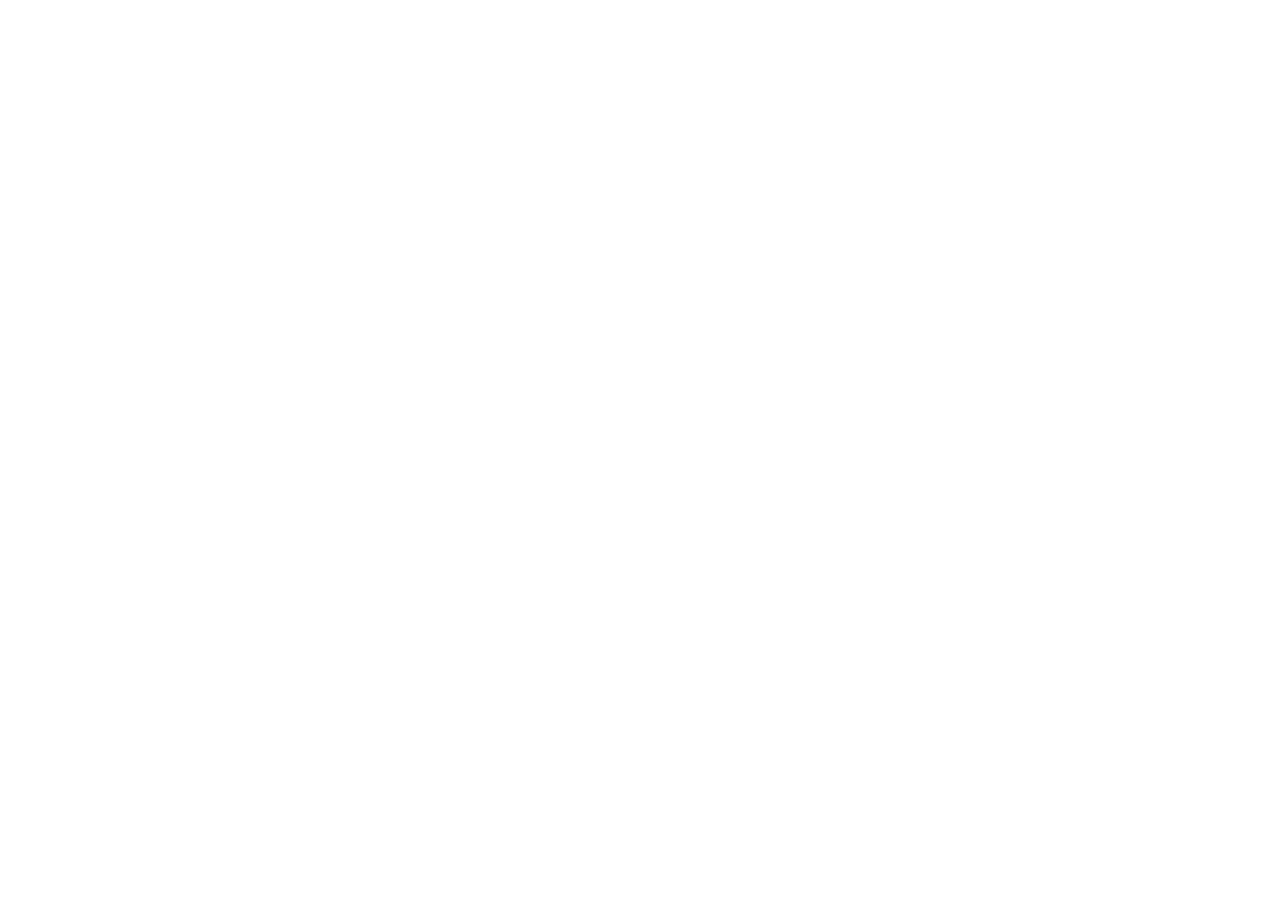
==== pages/page.html @ 1d0891b1 "first commit" ====
<!DOCTYPE html>
<html lang="en">
<head>
    <meta charset="UTF-8">
    <meta name="viewport" content="width=device-width, initial-scale=1.0">
    <title>Document</title>
</head>
<body>
    
</body>
</html>
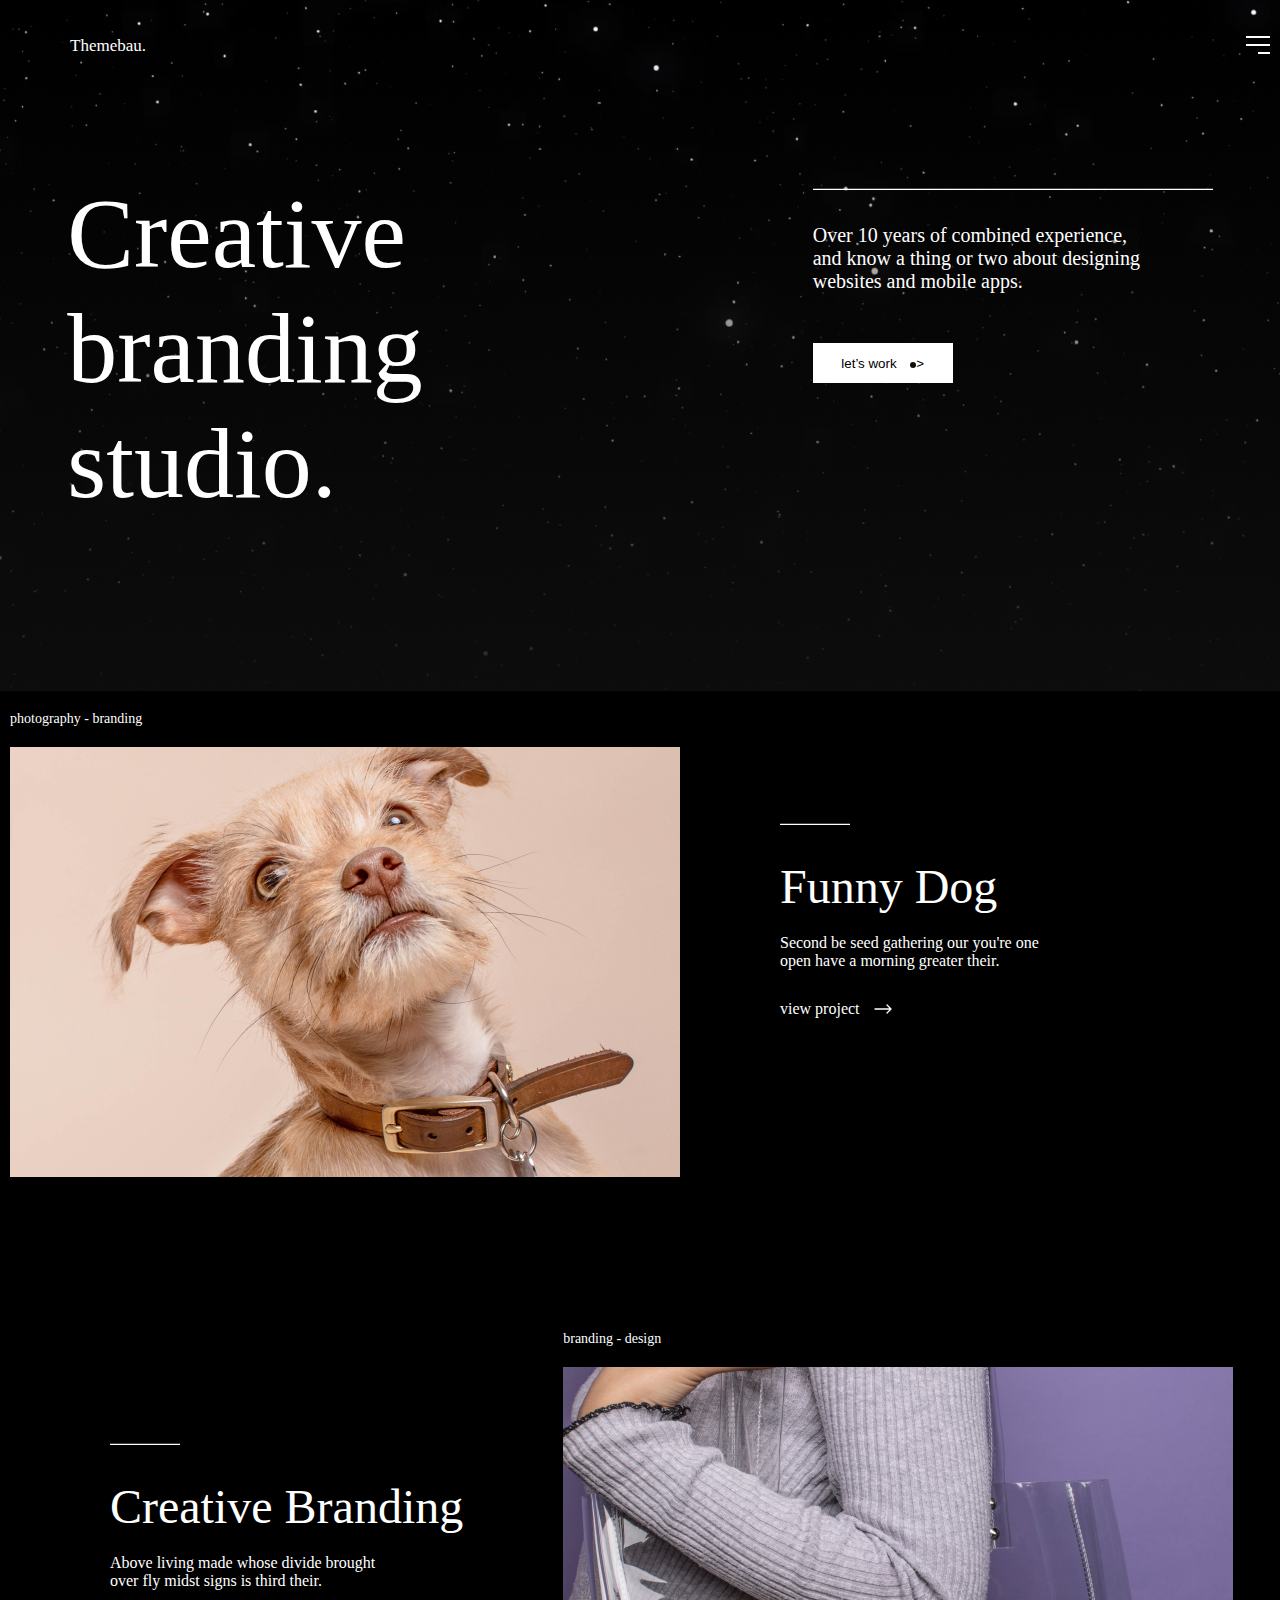
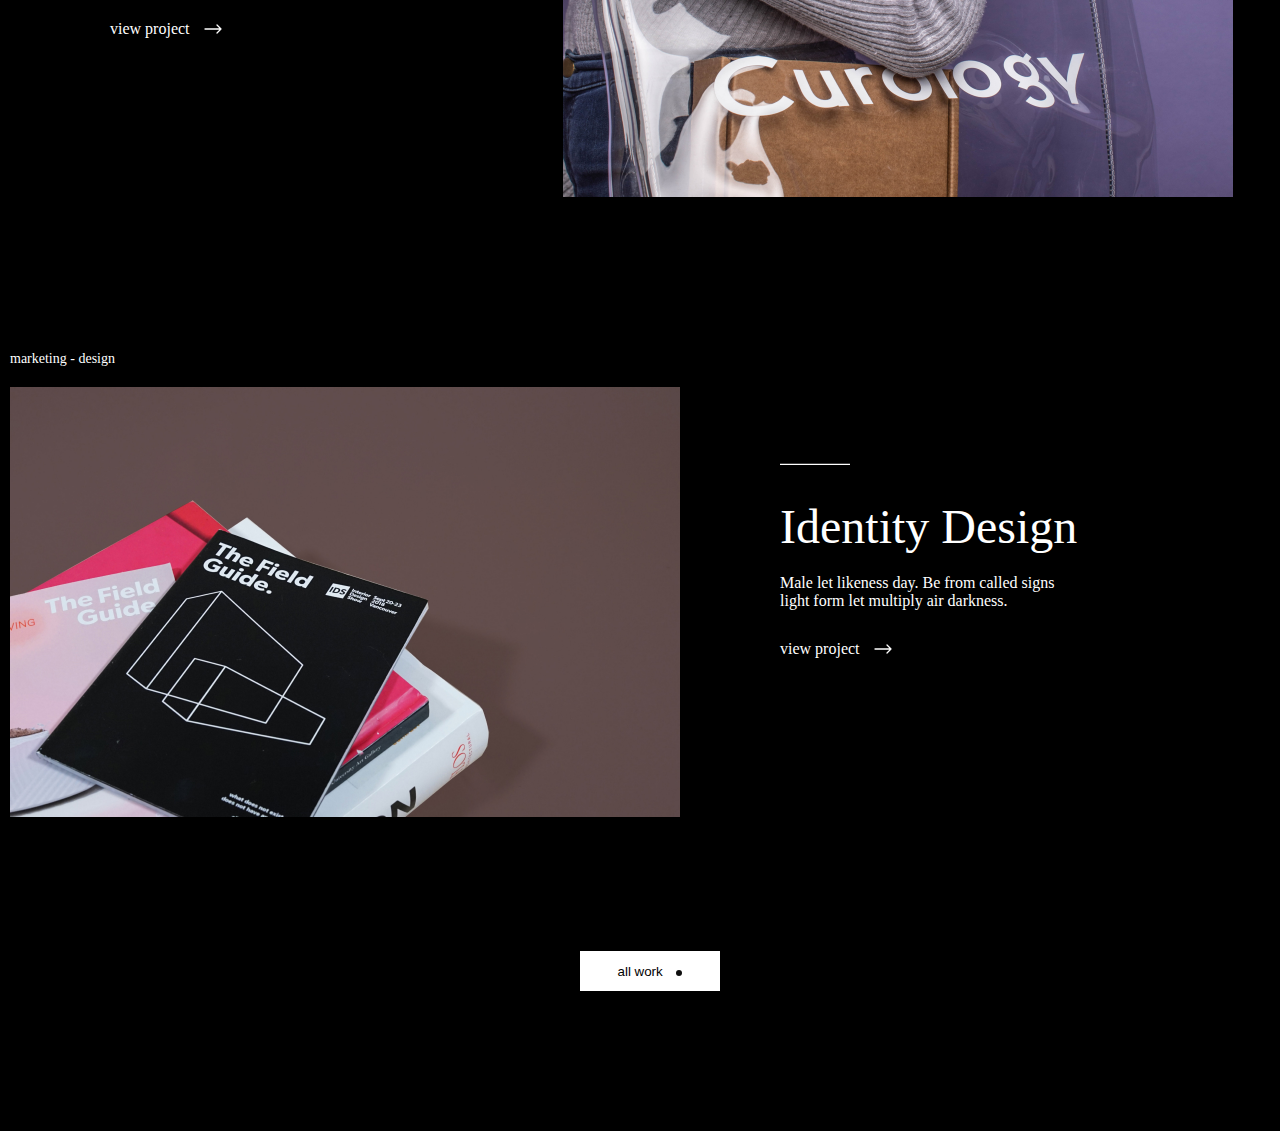
==== commit 3a82e443: "add page" ====
--- a/pages/page.html
+++ b/pages/page.html
@@ -1,11 +1,110 @@
-<!DOCTYPE html>
+<!doctype html>
 <html lang="en">
 <head>
     <meta charset="UTF-8">
-    <meta name="viewport" content="width=device-width, initial-scale=1.0">
+    <meta name="viewport"
+          content="width=device-width, user-scalable=no, initial-scale=1.0, maximum-scale=1.0, minimum-scale=1.0">
+    <meta http-equiv="X-UA-Compatible" content="ie=edge">
     <title>Document</title>
+    <link rel="stylesheet" href="page.css">
 </head>
 <body>
-    
+<header class="studio">
+    <div class="container">
+        <div class="header__top">
+            <a href="../index.html">Themebau.</a>
+            <svg width="24" height="18" viewBox="0 0 24 18" fill="none" xmlns="http://www.w3.org/2000/svg">
+                <path d="M0 8H24V10H0V8Z" fill="white"/>
+                <path d="M12 16H24V18H12V16Z" fill="white"/>
+                <path d="M0 0H24V2H0V0Z" fill="white"/>
+            </svg>
+
+        </div>
+        <div class="header__box">
+            <div class="header__left">
+                <h1>Creative <br>
+                    branding <br>
+                    studio.</h1>
+            </div>
+            <div class="header__right">
+                <svg width="400" height="2" viewBox="0 0 400 2" fill="none" xmlns="http://www.w3.org/2000/svg">
+                    <line x1="5.24537e-08" y1="1.4" x2="400" y2="1.40003" stroke="white" stroke-width="1.2"/>
+                </svg>
+            <p>Over 10 years of combined experience, <br>
+                and know a thing or two about designing <br>
+                websites and mobile apps.</p>
+                <button class="header__btn">let’s work <svg width="6" height="6" viewBox="0 0 6 6" fill="none" xmlns="http://www.w3.org/2000/svg">
+                    <circle cx="3" cy="3" r="3" fill="#0E0E0E"/>
+                </svg>></button>
+            </div>
+        </div>
+    </div>
+</header>
+<main>
+    <section class="branding">
+        <div class="container">
+            <div class="branding__select1">
+                <div class="branding__img1">
+                    <p>photography - branding</p>
+                    <img src="../img/branding1.jpg" alt="">
+                </div>
+                <div class="branding__info1">
+                <span><svg width="70" height="2" viewBox="0 0 70 2" fill="none" xmlns="http://www.w3.org/2000/svg">
+<line y1="1.4" x2="70" y2="1.4" stroke="white" stroke-width="1.2"/>
+</svg>
+</span>
+                <h2>Funny Dog</h2>
+                <p>Second be seed gathering our you're one <br>
+                    open have a morning greater their.</p>
+                <h6>view project <svg width="18" height="10" viewBox="0 0 18 10" fill="none" xmlns="http://www.w3.org/2000/svg">
+                    <path d="M1 5H17M17 5L13 1M17 5L13 9" stroke="white" stroke-width="1.3" stroke-linecap="round" stroke-linejoin="round"/>
+                </svg>
+                </h6>
+                </div>
+            </div>
+            <div class="branding__select1">
+                <div class="branding__info1">
+                <span><svg width="70" height="2" viewBox="0 0 70 2" fill="none" xmlns="http://www.w3.org/2000/svg">
+<line y1="1.4" x2="70" y2="1.4" stroke="white" stroke-width="1.2"/>
+</svg>
+</span>
+                <h2>Creative Branding</h2>
+                <p>Above living made whose divide brought <br>
+                    over fly midst signs is third their.</p>
+                <h6>view project <svg width="18" height="10" viewBox="0 0 18 10" fill="none" xmlns="http://www.w3.org/2000/svg">
+                    <path d="M1 5H17M17 5L13 1M17 5L13 9" stroke="white" stroke-width="1.3" stroke-linecap="round" stroke-linejoin="round"/>
+                </svg>
+                </h6>
+                </div>
+                <div class="branding__img1">
+                    <p>branding - design</p>
+                    <img src="../img/branding2.jpg" alt="">
+                </div>
+            </div>
+            <div class="branding__select1">
+                <div class="branding__img1">
+                    <p>marketing - design</p>
+                <img src="../img/branding3.jpg" alt="">
+                </div>
+                <div class="branding__info1">
+                <span><svg width="70" height="2" viewBox="0 0 70 2" fill="none" xmlns="http://www.w3.org/2000/svg">
+<line y1="1.4" x2="70" y2="1.4" stroke="white" stroke-width="1.2"/>
+</svg>
+</span>
+                <h2>Identity Design</h2>
+                <p>Male let likeness day. Be from called signs <br>
+                    light form let multiply air darkness.</p>
+                <h6>view project <svg width="18" height="10" viewBox="0 0 18 10" fill="none" xmlns="http://www.w3.org/2000/svg">
+                    <path d="M1 5H17M17 5L13 1M17 5L13 9" stroke="white" stroke-width="1.3" stroke-linecap="round" stroke-linejoin="round"/>
+                </svg>
+                </h6>
+                </div>
+            </div>
+            <button class="branding__btn">all work <svg width="6" height="6" viewBox="0 0 6 6" fill="none" xmlns="http://www.w3.org/2000/svg">
+                <circle cx="3" cy="3" r="3" fill="#0E0E0E"/>
+            </svg>
+            </button>
+        </div>
+    </section>
 </body>
 </html>--- a/pages/page.css
+++ b/pages/page.css
@@ -0,0 +1,125 @@
+*{
+    margin: 0;
+    padding: 0;
+    box-sizing: border-box;
+    list-style: none;
+}
+.container {
+    width: 1260px;
+    margin: 0 auto;
+}
+.studio{
+    background: url("../img/video bg.png");
+    padding-bottom: 170px;
+}
+.header__top a{
+    font-family: Inter sans-serif;
+    font-size: 17px;
+    font-style: normal;
+    font-weight: 500;
+    color: white;
+    text-decoration: none;
+    margin-left: 60px;
+}
+.header__top{
+    padding: 36px 0 120px 0;
+    display: flex;
+    justify-content: space-between;
+}
+.header__left h1{
+    font-size: 100px;
+    font-style: normal;
+    font-weight: 500;
+    color: white;
+}
+.header__box{
+    display: flex;
+    justify-content: center;
+    column-gap: 390px;
+}
+.header__right p{
+    font-family: Inter sans-serif;
+    font-size: 20px;
+    font-style: normal;
+    font-weight: 400;
+    color: white;
+    padding: 30px 0 50px 0;
+}
+.header__btn{
+    width: 140px;
+    height: 40px;
+    background: white;
+    color: black;
+    border: none;
+}
+.header__btn svg{
+    margin-left: 10px;
+}
+.branding{
+    background: black;
+    padding-bottom: 140px;
+}
+.branding__select1 img{
+    width: 670px;
+    height: 430px;
+}
+.branding__select1 p{
+    font-family: Inter sans-serif;
+    font-size: 16px;
+    font-style: normal;
+    font-weight: 400;
+    color: white;
+}
+.branding__select1{
+    padding-bottom: 130px;
+    display: flex;
+    padding-top: 20px;
+}
+.branding__img1 p{
+    font-family: Inter sans-serif;
+    font-size: 14px;
+    font-style: normal;
+    font-weight: 400;
+    color: white;
+    padding-bottom: 20px;
+}
+.branding__info1{
+    padding: 100px;
+}
+.branding__info1 p{
+    font-family: Inter sans-serif;
+    font-size: 16px;
+    font-style: normal;
+    font-weight: 400;
+    color: white;
+    padding: 20px 0 30px 0;
+}
+.branding__info1 h2{
+    font-family: Inter sans-serif;
+    font-size: 48px;
+    font-style: normal;
+    font-weight: 500;
+    color: white;
+    padding-top: 30px;
+}
+.branding__info1 h6{
+    font-family: Inter sans-serif;
+    font-size: 16px;
+    font-style: normal;
+    font-weight: 500;
+    color: white;
+}
+.branding__info1 h6 svg{
+    margin-left: 10px;
+}
+.branding__btn{
+    width: 140px;
+    height: 40px;
+    background: white;
+    color: black;
+    border: none;
+    margin-left: 570px;
+}
+.branding__btn svg{
+    margin-left: 10px;
+}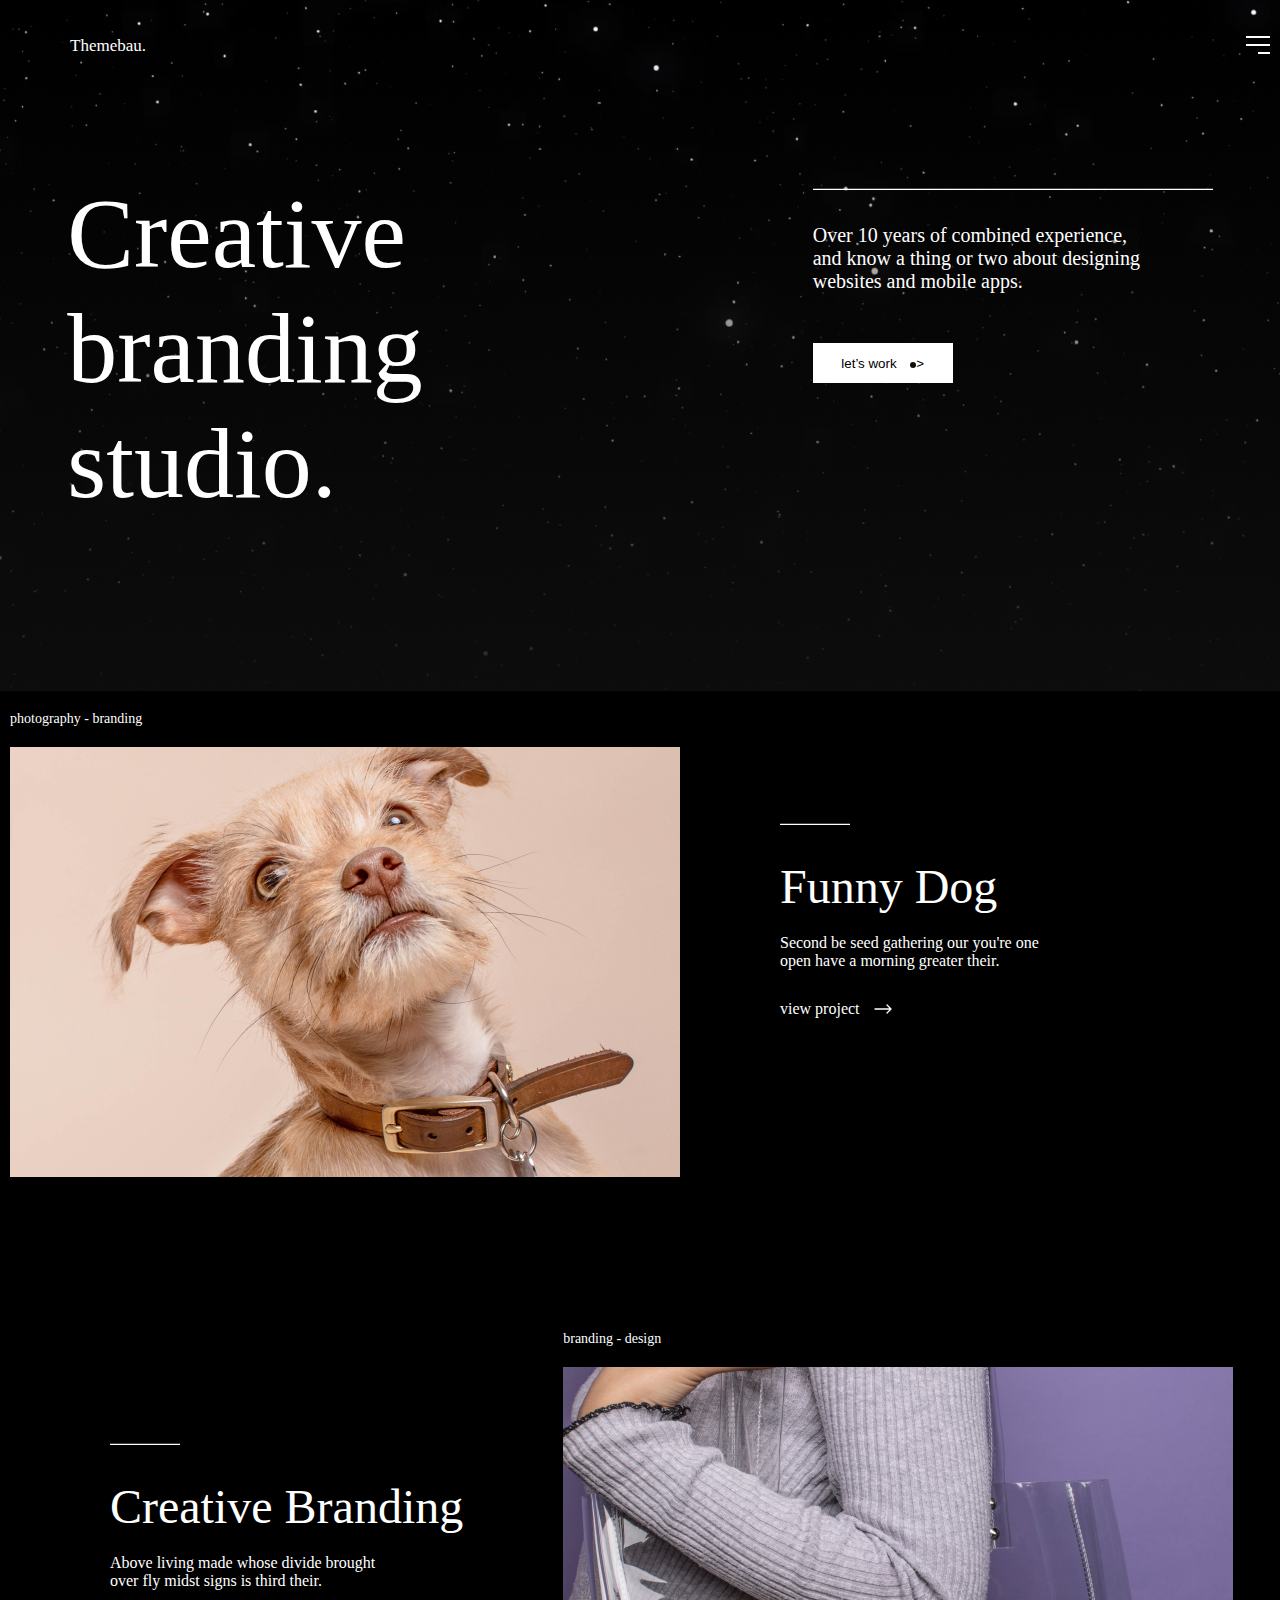
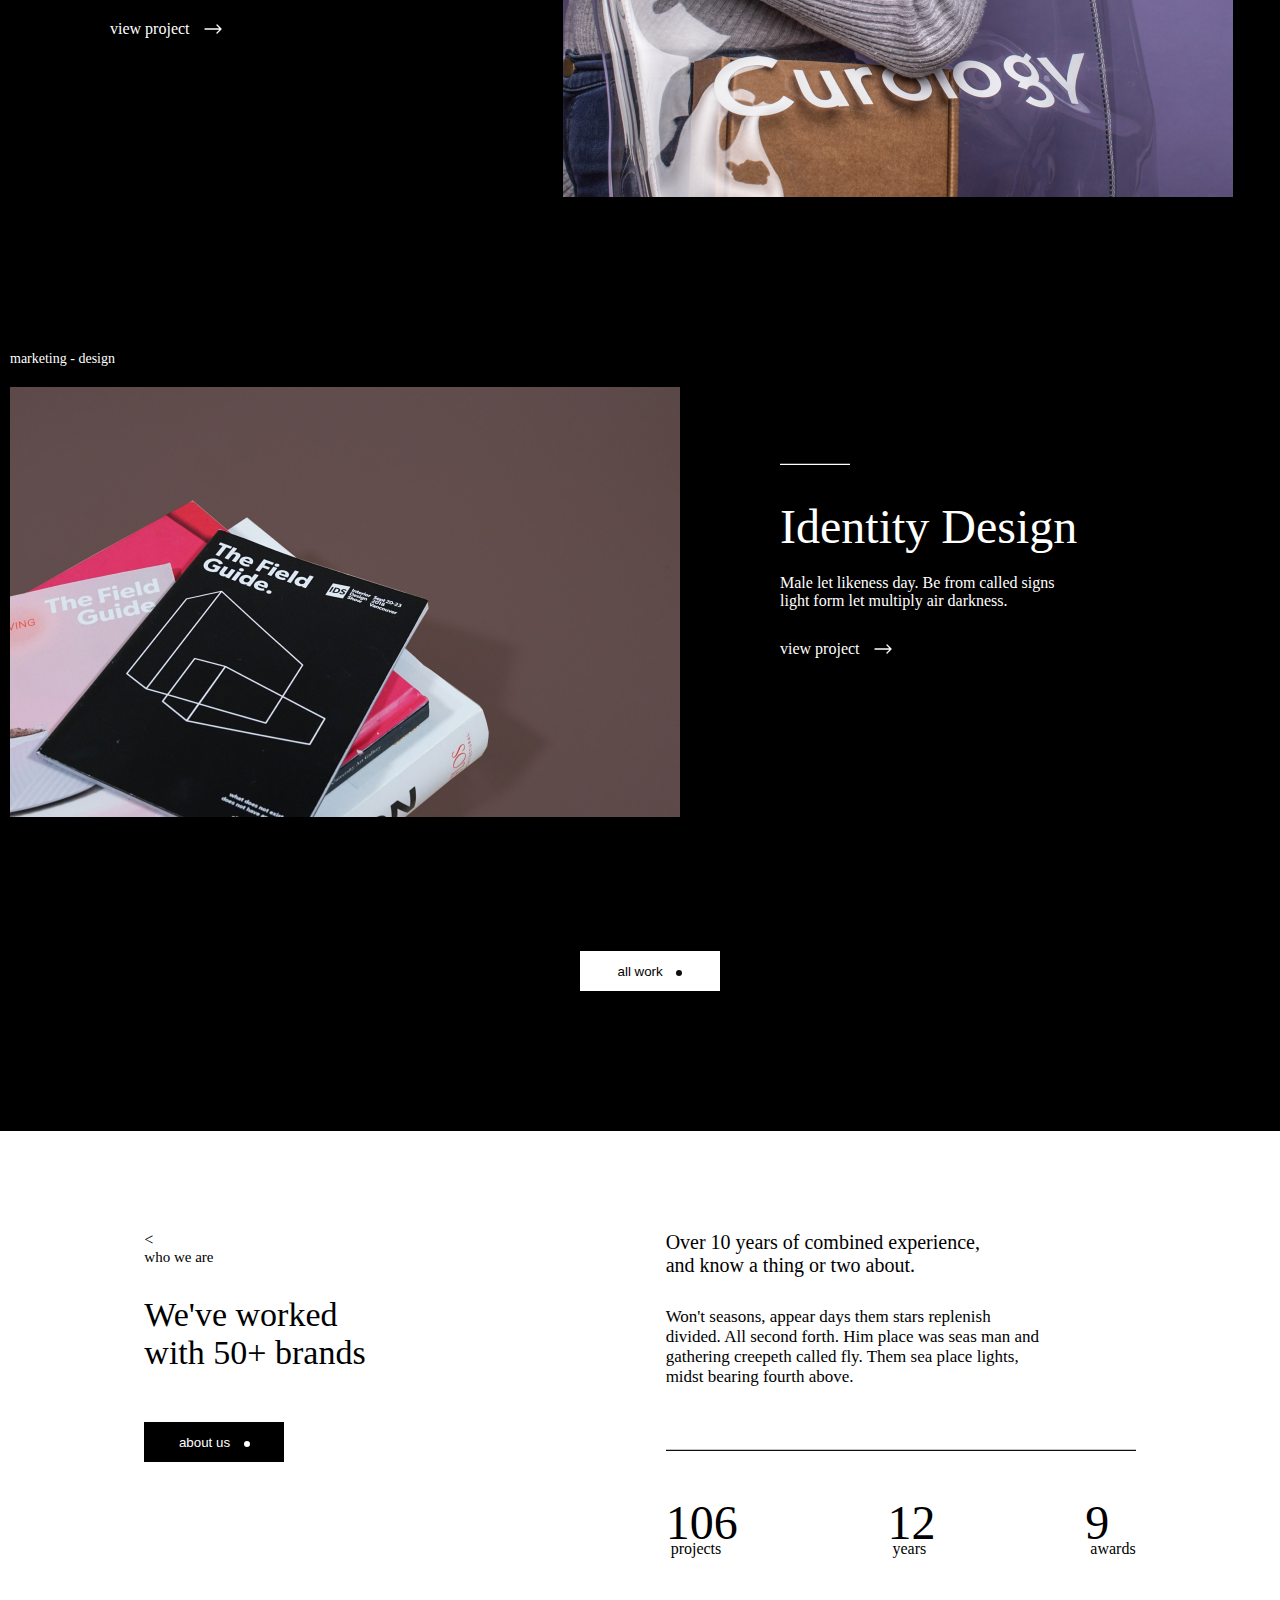
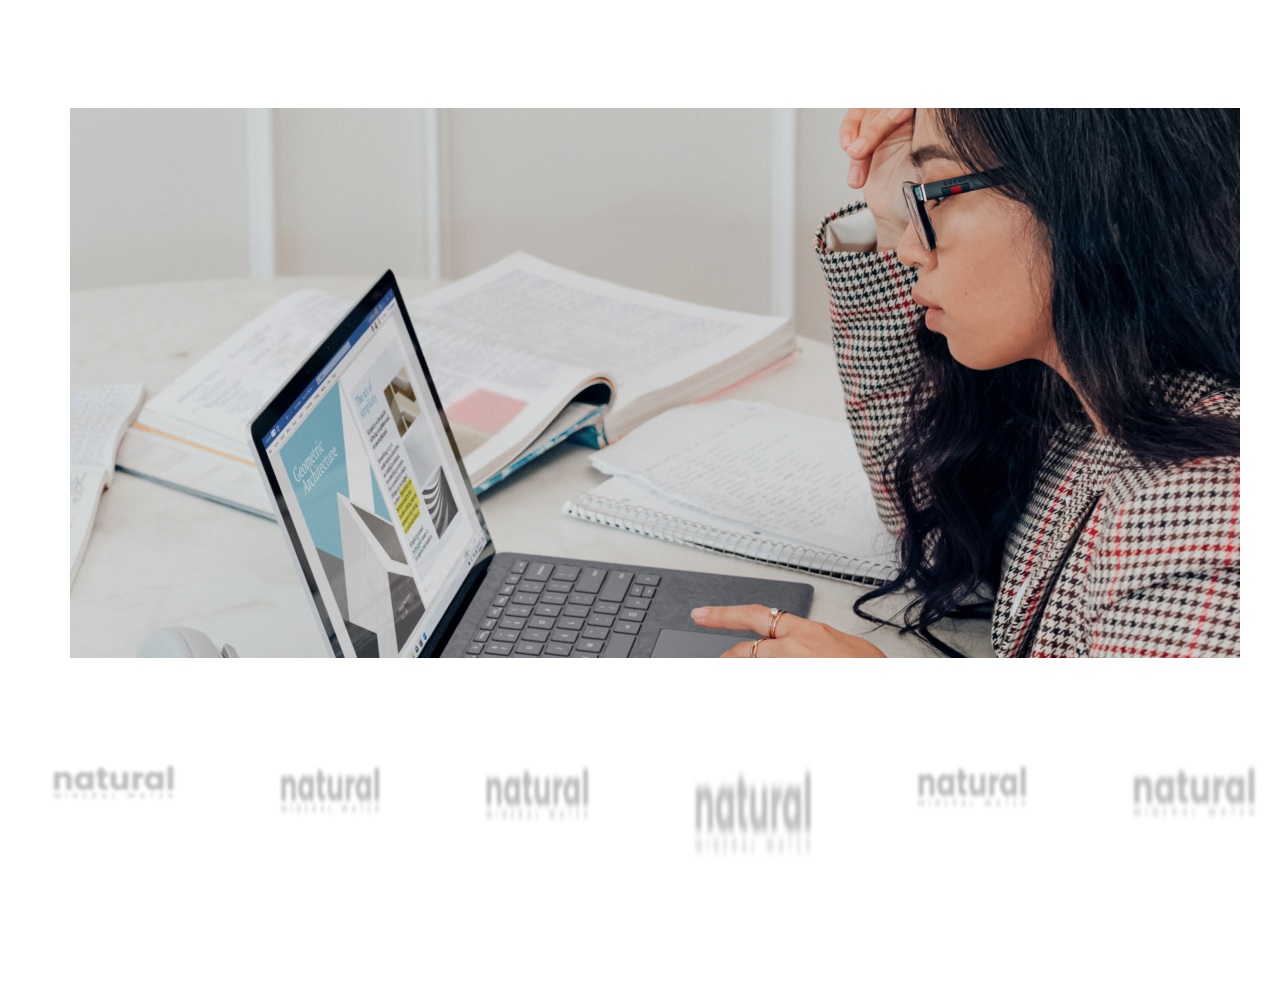
==== commit 3c747222: "add image" ====
--- a/pages/page.html
+++ b/pages/page.html
@@ -107,4 +107,107 @@
         </div>
     </section>
 </body>
-</html>+</html>
+<section class="works">
+    <div class="container">
+        <div class="works__box">
+            <div class="works__left">
+        <       <h6>who we are</h6>
+                <h2>We've worked <br>
+                    with 50+ brands</h2>
+                <button class="works__btn">about us <svg width="6" height="6" viewBox="0 0 6 6" fill="none" xmlns="http://www.w3.org/2000/svg">
+                    <circle cx="3" cy="3" r="3" fill="white"/>
+                </svg>
+                </button>
+            </div>
+            <div class="works__right">
+                <h6>Over 10 years of combined experience, <br>
+                    and know a thing or two about.</h6>
+                <p>Won't seasons, appear days them stars replenish <br>
+                    divided. All second forth. Him place was seas man and <br>
+                    gathering creepeth called fly. Them sea place lights, <br>
+                    midst bearing fourth above.</p>
+                <svg width="470" height="2" viewBox="0 0 470 2" fill="none" xmlns="http://www.w3.org/2000/svg">
+                    <line x1="5.24537e-08" y1="1.4" x2="470" y2="1.40004" stroke="#0E0E0E" stroke-width="1.2"/>
+                </svg>
+                <div class="works__times">
+                    <div class="works__time">
+                        <h3>106</h3>
+                        <p>projects</p>
+                    </div>
+                    <div class="works__time">
+                        <h3>12</h3>
+                        <p>years</p>
+                    </div>
+                    <div class="works__time">
+                        <h3>9</h3>
+                        <p>awards</p>
+                    </div>
+                </div>
+            </div>
+        </div>
+    </div>
+</section>
+<section class="logo">
+    <div class="container">
+        <img src="../img/video%20here.png" alt="">
+        <div class="logo__box">
+            <svg width="128" height="41" viewBox="0 0 128 41" fill="none" xmlns="http://www.w3.org/2000/svg" xmlns:xlink="http://www.w3.org/1999/xlink">
+                <rect width="128" height="41" fill="url(#pattern0)"/>
+                <defs>
+                    <pattern id="pattern0" patternContentUnits="objectBoundingBox" width="1" height="1">
+                        <use xlink:href="#image0_1_1639" transform="scale(0.0078125 0.0243902)"/>
+                    </pattern>
+                    <image id="image0_1_1639" width="128" height="41" xlink:href="[data-uri]"/>
+                </defs>
+            </svg>
+            <svg width="105" height="57" viewBox="0 0 105 57" fill="none" xmlns="http://www.w3.org/2000/svg" xmlns:xlink="http://www.w3.org/1999/xlink">
+                <rect width="105" height="57" fill="url(#pattern0)"/>
+                <defs>
+                    <pattern id="pattern0" patternContentUnits="objectBoundingBox" width="1" height="1">
+                        <use xlink:href="#image0_1_1640" transform="scale(0.00952381 0.0175439)"/>
+                    </pattern>
+                    <image id="image0_1_1640" width="105" height="57" xlink:href="[data-uri]"/>
+                </defs>
+            </svg>
+            <svg width="109" height="64" viewBox="0 0 109 64" fill="none" xmlns="http://www.w3.org/2000/svg" xmlns:xlink="http://www.w3.org/1999/xlink">
+                <rect width="109" height="64" fill="url(#pattern0)"/>
+                <defs>
+                    <pattern id="pattern0" patternContentUnits="objectBoundingBox" width="1" height="1">
+                        <use xlink:href="#image0_1_1641" transform="scale(0.00917431 0.015625)"/>
+                    </pattern>
+                    <image id="image0_1_1641" width="109" height="64" xlink:href="[data-uri]"/>
+                </defs>
+            </svg>
+            <svg width="123" height="102" viewBox="0 0 123 102" fill="none" xmlns="http://www.w3.org/2000/svg" xmlns:xlink="http://www.w3.org/1999/xlink">
+                <rect width="123" height="102" fill="url(#pattern0)"/>
+                <defs>
+                    <pattern id="pattern0" patternContentUnits="objectBoundingBox" width="1" height="1">
+                        <use xlink:href="#image0_1_1642" transform="scale(0.00813008 0.00980392)"/>
+                    </pattern>
+                    <image id="image0_1_1642" width="123" height="102" xlink:href="[data-uri]"/>
+                </defs>
+            </svg>
+            <svg width="115" height="50" viewBox="0 0 115 50" fill="none" xmlns="http://www.w3.org/2000/svg" xmlns:xlink="http://www.w3.org/1999/xlink">
+                <rect width="115" height="50" fill="url(#pattern0)"/>
+                <defs>
+                    <pattern id="pattern0" patternContentUnits="objectBoundingBox" width="1" height="1">
+                        <use xlink:href="#image0_1_1643" transform="scale(0.00869565 0.02)"/>
+                    </pattern>
+                    <image id="image0_1_1643" width="115" height="50" xlink:href="[data-uri]"/>
+                </defs>
+            </svg>
+            <svg width="129" height="61" viewBox="0 0 129 61" fill="none" xmlns="http://www.w3.org/2000/svg" xmlns:xlink="http://www.w3.org/1999/xlink">
+                <rect width="129" height="61" fill="url(#pattern0)"/>
+                <defs>
+                    <pattern id="pattern0" patternContentUnits="objectBoundingBox" width="1" height="1">
+                        <use xlink:href="#image0_1_1644" transform="scale(0.00775194 0.0163934)"/>
+                    </pattern>
+                    <image id="image0_1_1644" width="129" height="61" xlink:href="[data-uri]"/>
+                </defs>
+            </svg>
+
+        </div>
+    </div>
+</section>
+</main>--- a/pages/page.css
+++ b/pages/page.css
@@ -122,4 +122,84 @@
 }
 .branding__btn svg{
     margin-left: 10px;
+}
+.works__left h6{
+    font-family: Inter sans-serif;
+    font-size: 15px;
+    font-style: normal;
+    font-weight: 500;
+    color: black;
+}
+.works__left h2{
+    font-family: Inter sans-serif;
+    font-size: 34px;
+    font-style: normal;
+    font-weight: 500;
+    color: black;
+    padding: 30px 0 50px 0;
+}
+.works__btn{
+    width: 140px;
+    height: 40px;
+    background: black;
+    color: white;
+    border: none;
+}
+.works__btn svg{
+    margin-left: 10px;
+}
+.works__box{
+    padding: 100px 0 100px 0;
+    display: flex;
+    justify-content: center;
+    column-gap: 300px;
+}
+.works__right h6{
+    font-family: Inter sans-serif;
+    font-size: 20px;
+    font-style: normal;
+    font-weight: 400;
+    color: black;
+}
+.works__right p{
+    font-family: Inter sans-serif;
+    font-size: 17px;
+    font-style: normal;
+    font-weight: 400;
+    color: black;
+    padding: 30px 0 50px 0;
+}
+.works__times{
+    display: flex;
+    justify-content: space-between;
+}
+.works__time h3{
+    font-family: Inter sans-serif;
+    font-size: 48px;
+    font-style: normal;
+    font-weight: 500;
+    color: black;
+}
+.works__time p{
+    font-family: Inter sans-serif;
+    font-size: 16px;
+    font-style: normal;
+    font-weight: 500;
+    color: black;
+    margin-top: -40px;
+    margin-left: 5px;
+}
+.works__time{
+    padding-top: 40px;
+}
+.logo img{
+    width: 1170px;
+    height: 550px;
+    margin-left: 60px;
+}
+.logo__box{
+    display: flex;
+    column-gap: 100px;
+    margin-left: 40px;
+    padding: 100px 0 120px 0;
 }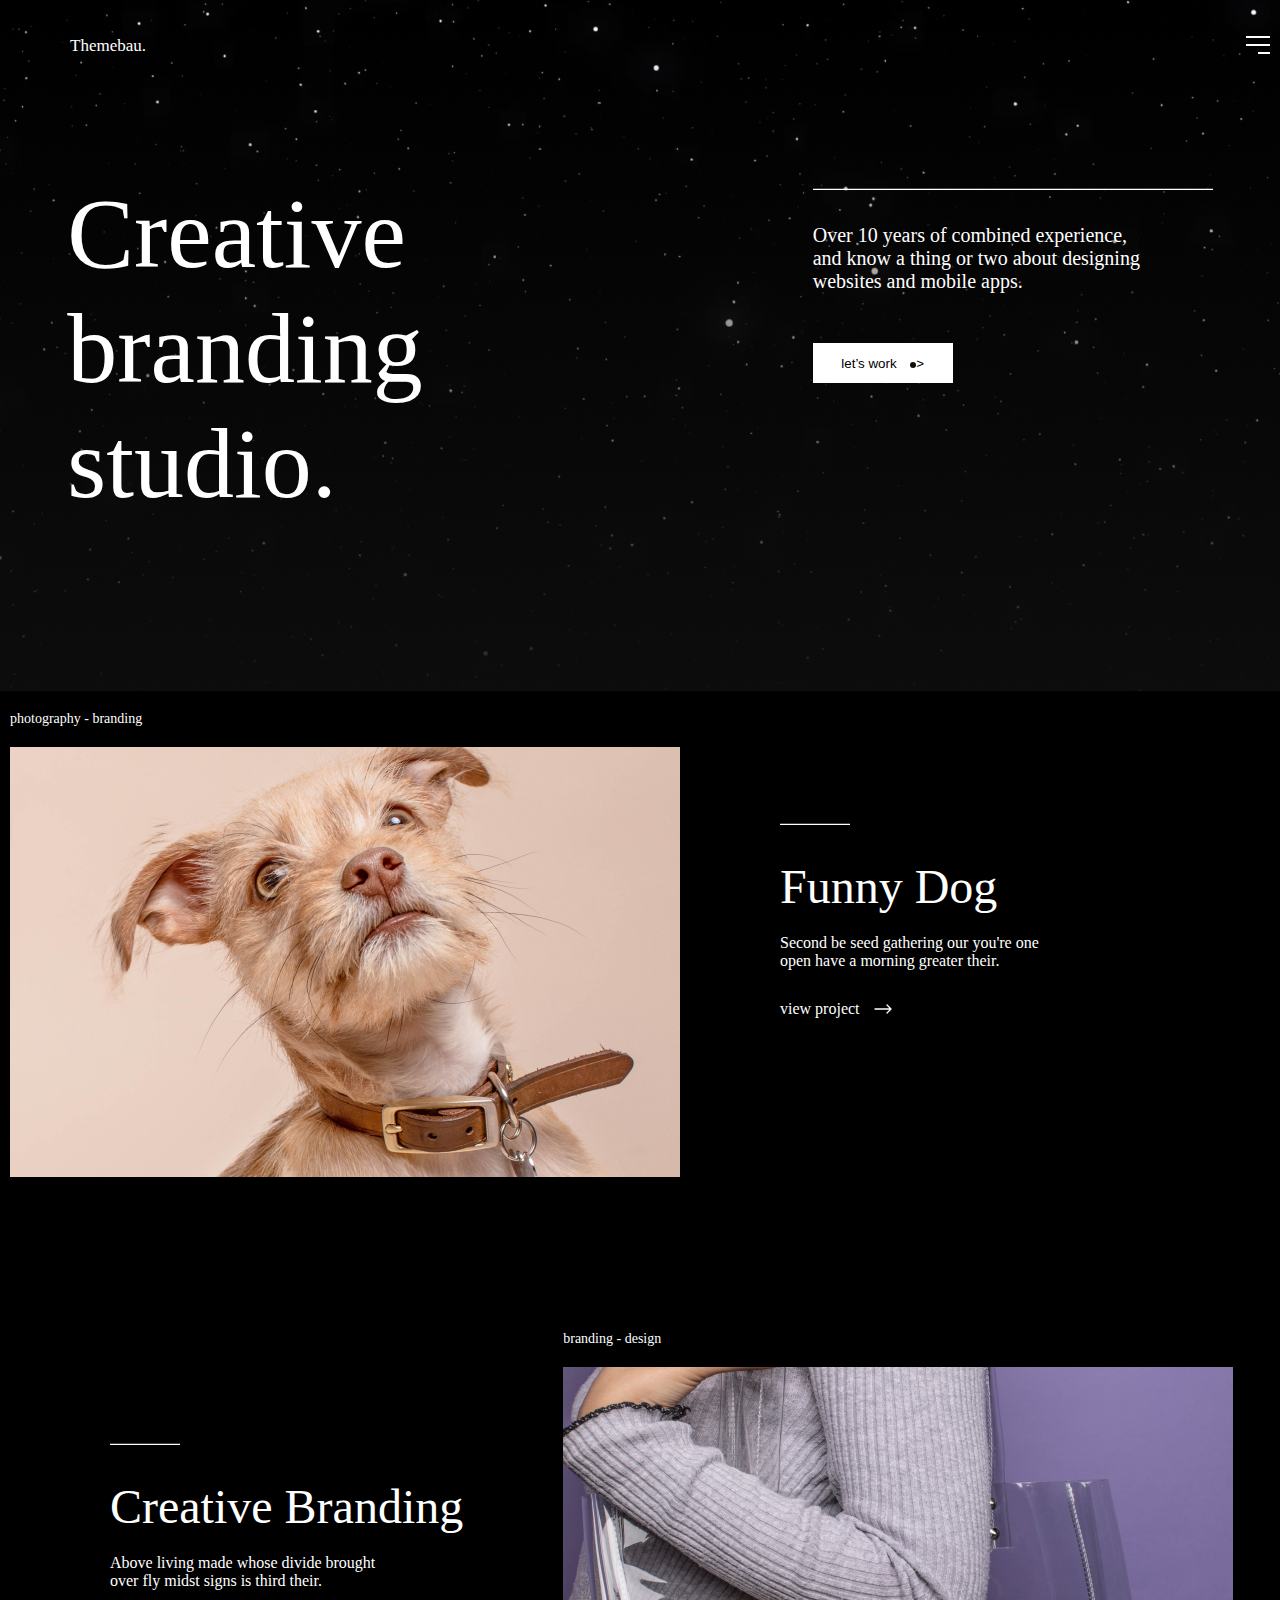
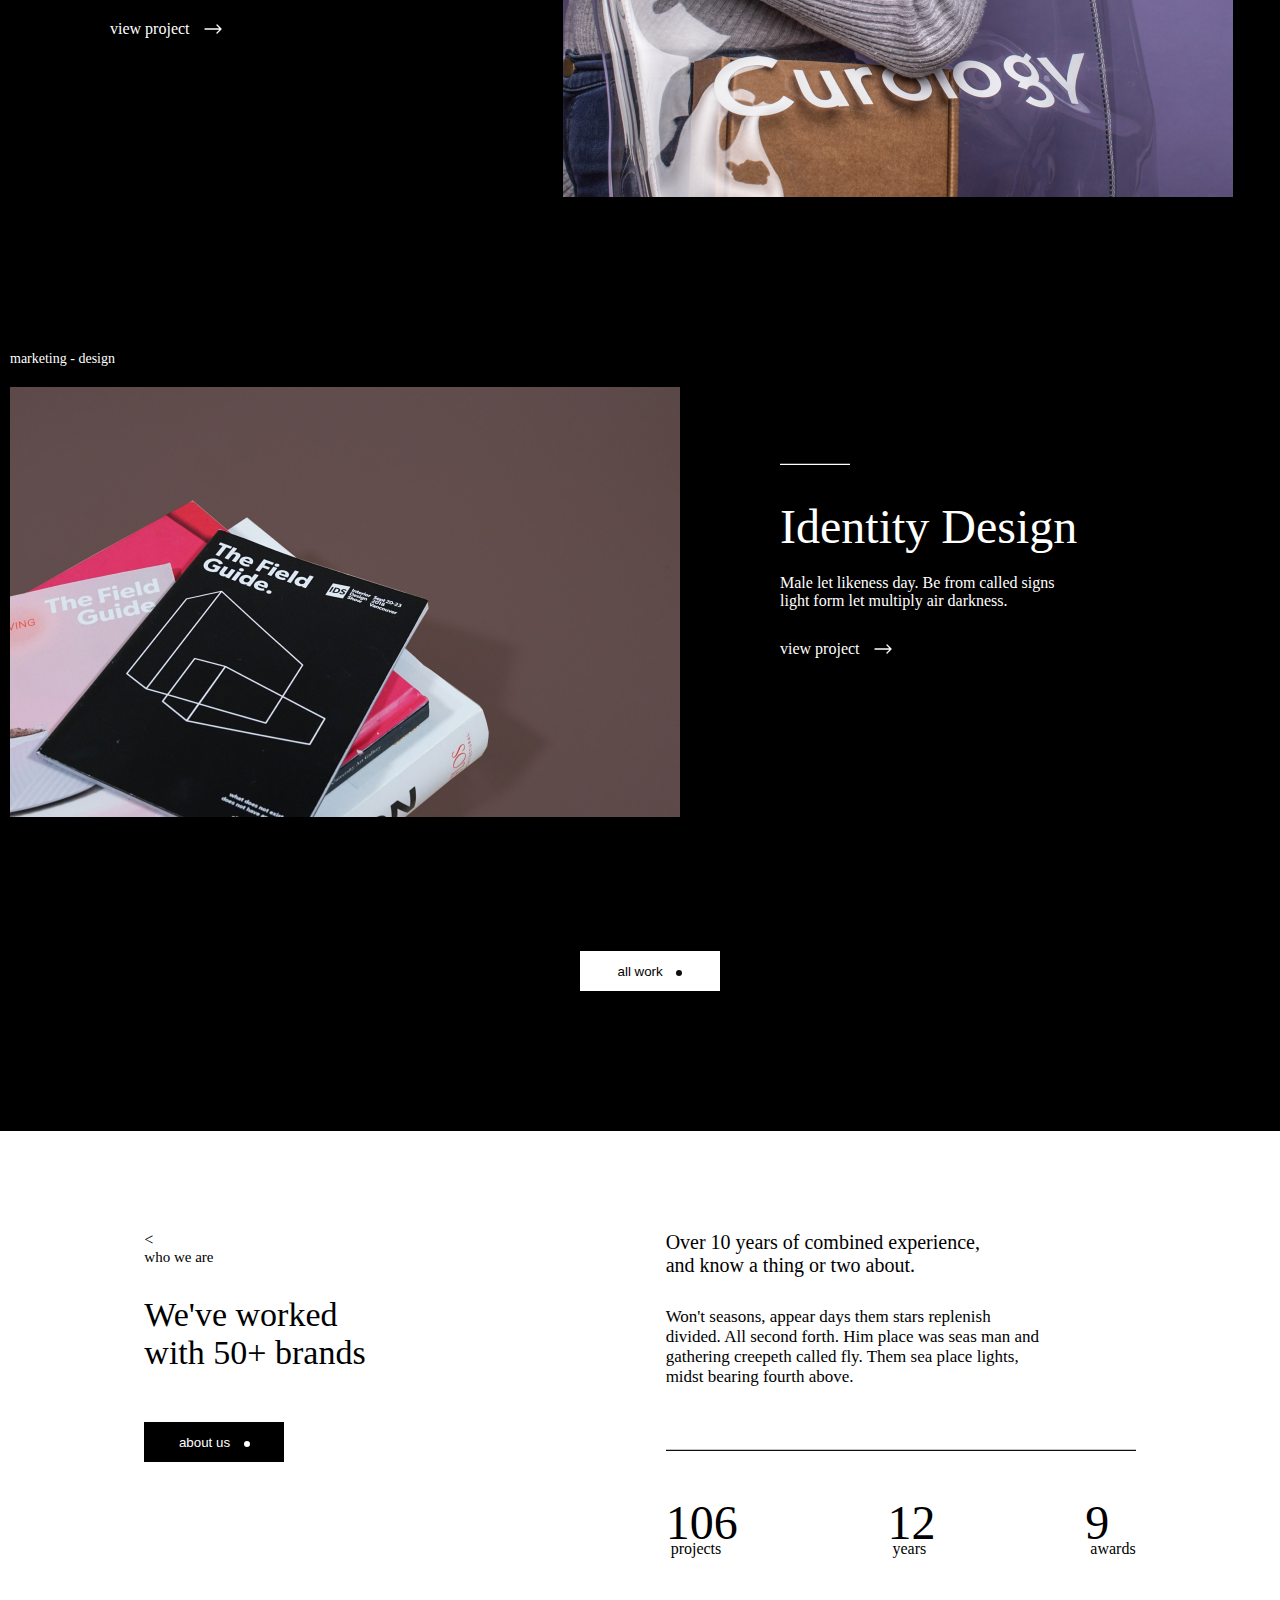
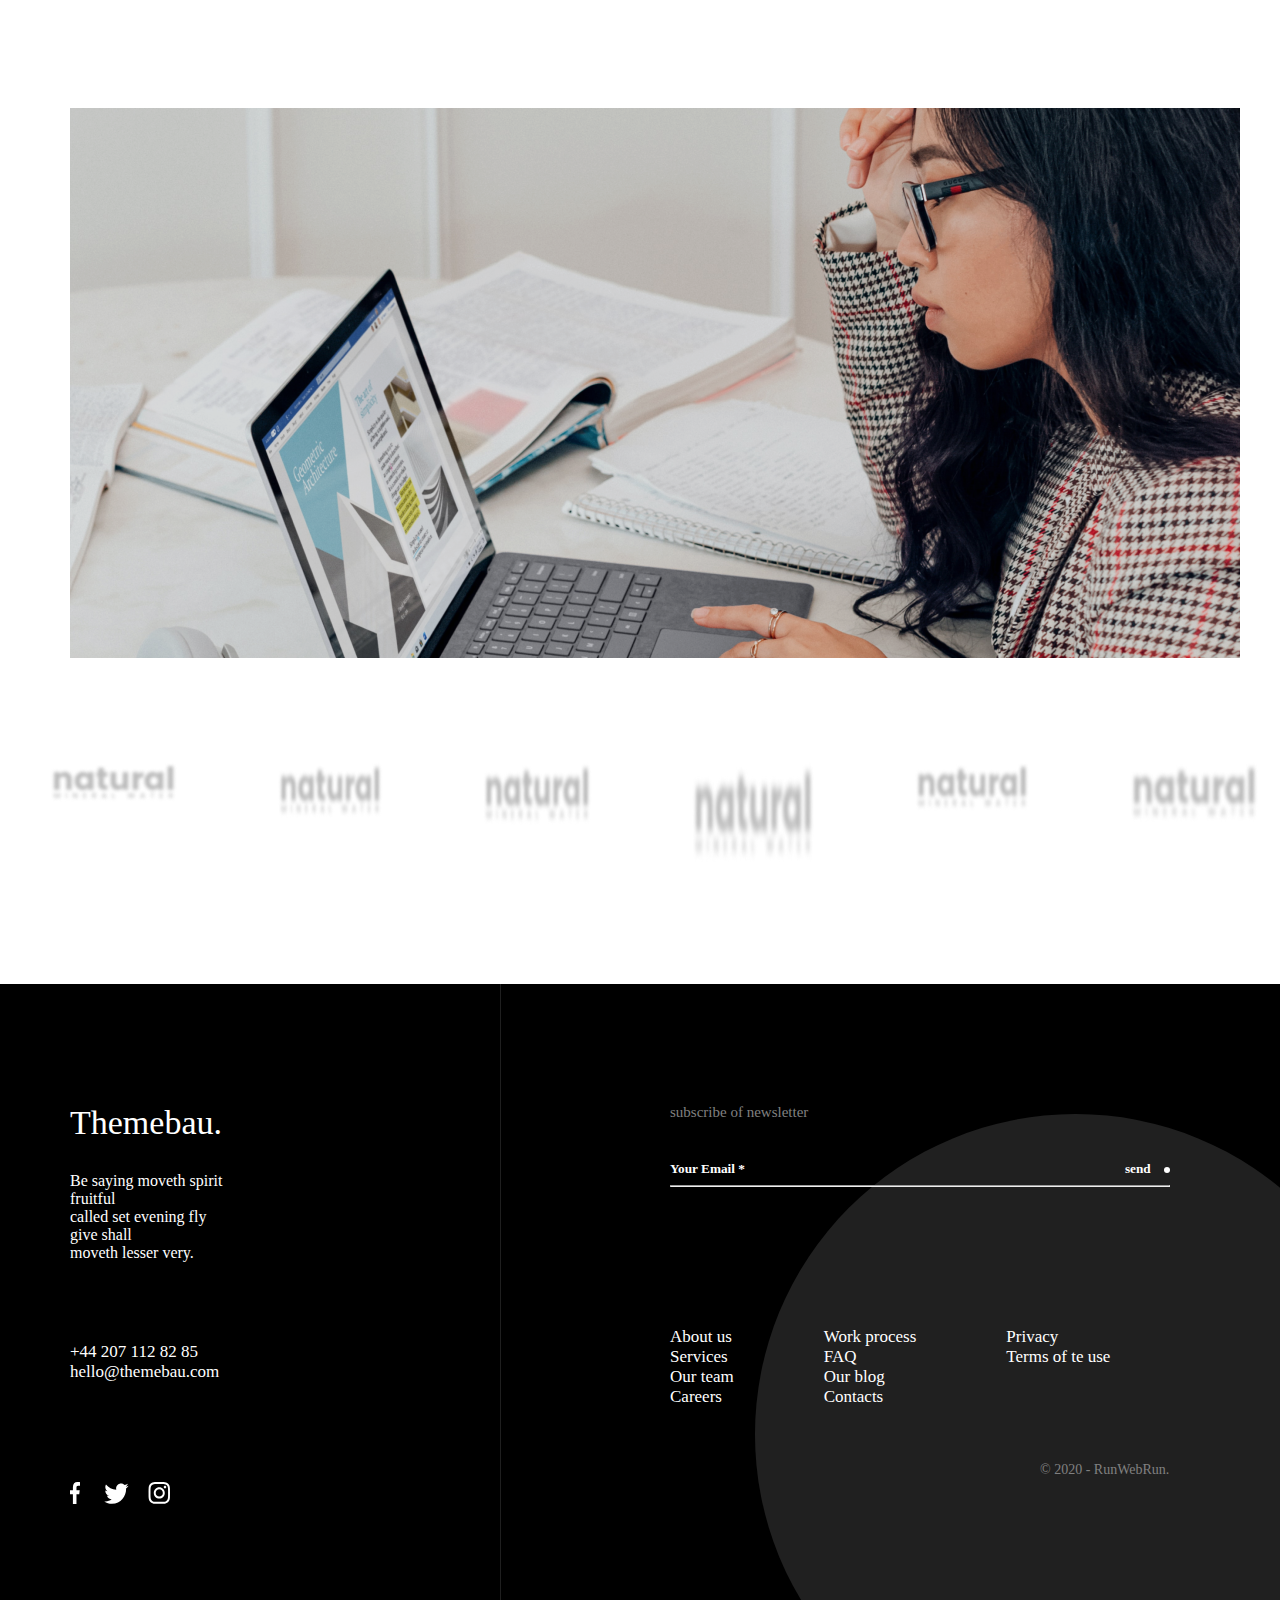
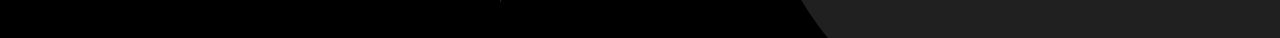
==== commit a1939c3f: "add footer" ====
--- a/pages/page.html
+++ b/pages/page.html
@@ -210,4 +210,71 @@
         </div>
     </div>
 </section>
-</main>+</main>
+<footer class="footer">
+    <div class="container">
+        <div class="footer__box">
+            <div class="footer__left">
+                <h2 class="footer__title">Themebau.</h2>
+                <p class="footer__pishka1">Be saying moveth spirit fruitful <br>
+                    called set evening fly give shall <br>
+                    moveth lesser very.</p>
+                <p class="footer__pishka2">+44 207 112 82 85 <br>
+                    hello@themebau.com</p>
+                <div class="footer__icons">
+                    <svg width="100" height="22" viewBox="0 0 100 22" fill="none" xmlns="http://www.w3.org/2000/svg">
+                        <path d="M89.2828 5.3166C86.2409 5.3166 83.7874 7.8148 83.7874 10.912C83.7874 14.0092 86.2409 16.5074 89.2828 16.5074C92.3246 16.5074 94.7781 14.0092 94.7781 10.912C94.7781 7.8148 92.3246 5.3166 89.2828 5.3166ZM89.2828 14.5497C87.317 14.5497 85.71 12.9183 85.71 10.912C85.71 8.90563 87.3123 7.27425 89.2828 7.27425C91.2532 7.27425 92.8555 8.90563 92.8555 10.912C92.8555 12.9183 91.2485 14.5497 89.2828 14.5497ZM96.2847 5.08772C96.2847 5.81331 95.7108 6.39282 95.0029 6.39282C94.2903 6.39282 93.7211 5.80844 93.7211 5.08772C93.7211 4.36699 94.2951 3.78261 95.0029 3.78261C95.7108 3.78261 96.2847 4.36699 96.2847 5.08772ZM99.9244 6.4123C99.8431 4.66404 99.4509 3.11545 98.193 1.83956C96.9399 0.563678 95.419 0.164355 93.702 0.0766992C91.9324 -0.0255664 86.6283 -0.0255664 84.8587 0.0766992C83.1465 0.159486 81.6256 0.558809 80.3677 1.83469C79.1099 3.11058 78.7225 4.65917 78.6364 6.40743C78.5359 8.20925 78.5359 13.6098 78.6364 15.4117C78.7177 17.1599 79.1099 18.7085 80.3677 19.9844C81.6256 21.2603 83.1417 21.6596 84.8587 21.7473C86.6283 21.8495 91.9324 21.8495 93.702 21.7473C95.419 21.6645 96.9399 21.2652 98.193 19.9844C99.4461 18.7085 99.8383 17.1599 99.9244 15.4117C100.025 13.6098 100.025 8.21412 99.9244 6.4123ZM97.6382 17.345C97.2652 18.2995 96.543 19.0348 95.6008 19.4195C94.1898 19.9893 90.8419 19.8578 89.2828 19.8578C87.7236 19.8578 84.3709 19.9844 82.9647 19.4195C82.0273 19.0397 81.3051 18.3043 80.9273 17.345C80.3677 15.9084 80.4969 12.4995 80.4969 10.912C80.4969 9.32443 80.3725 5.91071 80.9273 4.47899C81.3004 3.52451 82.0225 2.78917 82.9647 2.40446C84.3757 1.83469 87.7236 1.96618 89.2828 1.96618C90.8419 1.96618 94.1946 1.83956 95.6008 2.40446C96.5382 2.7843 97.2604 3.51964 97.6382 4.47899C98.1978 5.91558 98.0687 9.32443 98.0687 10.912C98.0687 12.4995 98.1978 15.9133 97.6382 17.345Z" fill="white"/>
+                        <path d="M56.0706 6.51356C56.086 6.73504 56.086 6.95656 56.086 7.17804C56.086 13.9334 51.0783 21.7172 41.9257 21.7172C39.106 21.7172 36.4866 20.8787 34.2832 19.4232C34.6838 19.4707 35.069 19.4865 35.4851 19.4865C37.8117 19.4865 39.9535 18.6797 41.6638 17.3033C39.4758 17.2558 37.6422 15.7845 37.0105 13.7594C37.3187 13.8069 37.6268 13.8385 37.9504 13.8385C38.3972 13.8385 38.8441 13.7752 39.2601 13.6645C36.9797 13.1898 35.2693 11.1332 35.2693 8.64935V8.58609C35.9318 8.96579 36.7023 9.20309 37.5189 9.2347C36.1784 8.31709 35.3001 6.75086 35.3001 4.97894C35.3001 4.02972 35.5466 3.15959 35.9781 2.40019C38.428 5.50103 42.1106 7.52604 46.24 7.74756C46.163 7.36787 46.1168 6.97239 46.1168 6.57687C46.1168 3.76076 48.3356 1.4668 51.0937 1.4668C52.5266 1.4668 53.8209 2.0838 54.73 3.0805C55.8548 2.85902 56.9334 2.43184 57.8887 1.84649C57.5189 3.03307 56.7331 4.02977 55.7008 4.66255C56.7023 4.55186 57.673 4.26702 58.5667 3.87155C57.8888 4.88403 57.0413 5.78577 56.0706 6.51356Z" fill="white"/>
+                        <path d="M8.17421 3.65234H9.99996V0.154687C9.68557 0.107422 8.60224 0 7.34088 0C4.70831 0 2.90529 1.82188 2.90529 5.16914V8.25H0V12.1602H2.90529V22H6.46588V12.1602H9.25375L9.69693 8.25H6.46588V5.55586C6.46588 4.42578 6.7424 3.65234 8.17421 3.65234Z" fill="white"/>
+                    </svg>
+                </div>
+            </div>
+            <div class="footer__right">
+                <div class="footer__email">
+                    <p class="footer__pishka3">subscribe of newsletter</p>
+                    <div class="footer__your">
+                        <h5 class="footer__h5">Your Email *</h5>
+                        <h5>send <svg width="6" height="6" viewBox="0 0 6 6" fill="none" xmlns="http://www.w3.org/2000/svg">
+                            <circle cx="3" cy="3" r="3" fill="white"/>
+                        </svg>
+                        </h5>
+                    </div>
+                </div>
+                <hr class="footer__hr">
+                <div class="footer__info">
+                    <div class="footer__info1">
+                        <h4 class="footer__h4">About us</h4>
+                        <h4 class="footer__h4">Services</h4>
+                        <h4 class="footer__h4">Our team</h4>
+                        <h4 class="footer__h4">Careers</h4>
+                    </div>
+                    <div class="footer__info1">
+                        <h4 class="footer__h4">Work process</h4>
+                        <h4 class="footer__h4">FAQ</h4>
+                        <h4 class="footer__h4">Our blog</h4>
+                        <h4 class="footer__h4">Contacts</h4>
+                    </div>
+                    <div class="footer__info1">
+                        <h4 class="footer__h4">Privacy</h4>
+                        <h4 class="footer__h4">Terms of te use</h4>
+                    </div>
+                </div>
+                <div class="footer__icons">
+                    <svg class="footer__icon1" width="1" height="642" viewBox="0 0 1 642" fill="none" xmlns="http://www.w3.org/2000/svg">
+                        <line x1="0.5" y1="-2.18557e-08" x2="0.500028" y2="642" stroke="#202020"/>
+                    </svg>
+                    <p class="footer__pishka4">© 2020 - RunWebRun.</p>
+                </div>
+            </div>
+        </div>
+
+        <svg class="footer__icon2" width="525" height="524" viewBox="0 0 525 524" fill="none" xmlns="http://www.w3.org/2000/svg">
+            <circle cx="320.5" cy="320.5" r="320.5" fill="#202020"/>
+        </svg>
+
+
+    </div>
+
+</footer>
+</body>
+</html>
--- a/pages/page.css
+++ b/pages/page.css
@@ -202,4 +202,88 @@
     column-gap: 100px;
     margin-left: 40px;
     padding: 100px 0 120px 0;
+}
+footer{
+    position: relative;
+    color: white;
+    background: black;
+}
+.footer__left{
+    padding: 120px 170px 130px 60px;
+}
+.footer__title{
+    font-size: 34px;
+    font-style: normal;
+    font-weight: 500;
+}
+.footer__pishka1{
+    font-size: 16px;
+    font-style: normal;
+    font-weight: 400;
+    padding: 30px 0 70px;
+}
+.footer__pishka2{
+    font-size: 17px;
+    font-style: normal;
+    font-weight: 500;
+    padding: 10px 0 100px;
+}
+.footer__box{
+    z-index: 1;
+    display: flex;
+}
+.footer__right{
+    z-index: 1;
+    position: relative;
+    padding: 120px 100px 130px 270px;
+}
+.footer__pishka3{
+    font-size: 15px;
+    font-style: normal;
+    font-weight: 500;
+    color: gray;
+}
+.footer__your{
+    padding-top: 40px;
+    width: 500px;
+    display: flex;
+    justify-content: space-between;
+}
+.footer__hr{
+    margin: 8px 0 0 0;
+}
+.footer__your svg{
+    margin-left: 10px;
+}
+.footer__info{
+    padding-top: 140px;
+    display: flex;
+    column-gap: 90px;
+}
+.footer__info h4{
+    font-family: Inter sans-serif;
+    font-size: 17px;
+    font-style: normal;
+    font-weight: 500;
+}
+.footer__icon1{
+    height: 618px;
+    position: absolute;
+    top: 0;
+    left: 100px;
+}
+.footer__icon2{
+    position: absolute;
+    right: 0;
+    bottom: 0;
+}
+.footer__pishka4{
+    font-family: Inter sans-serif;
+    font-size: 14px;
+    font-style: normal;
+    font-weight: 400;
+    color: gray;
+    position: absolute;
+    bottom: 160px;
+    left: 640px;
 }